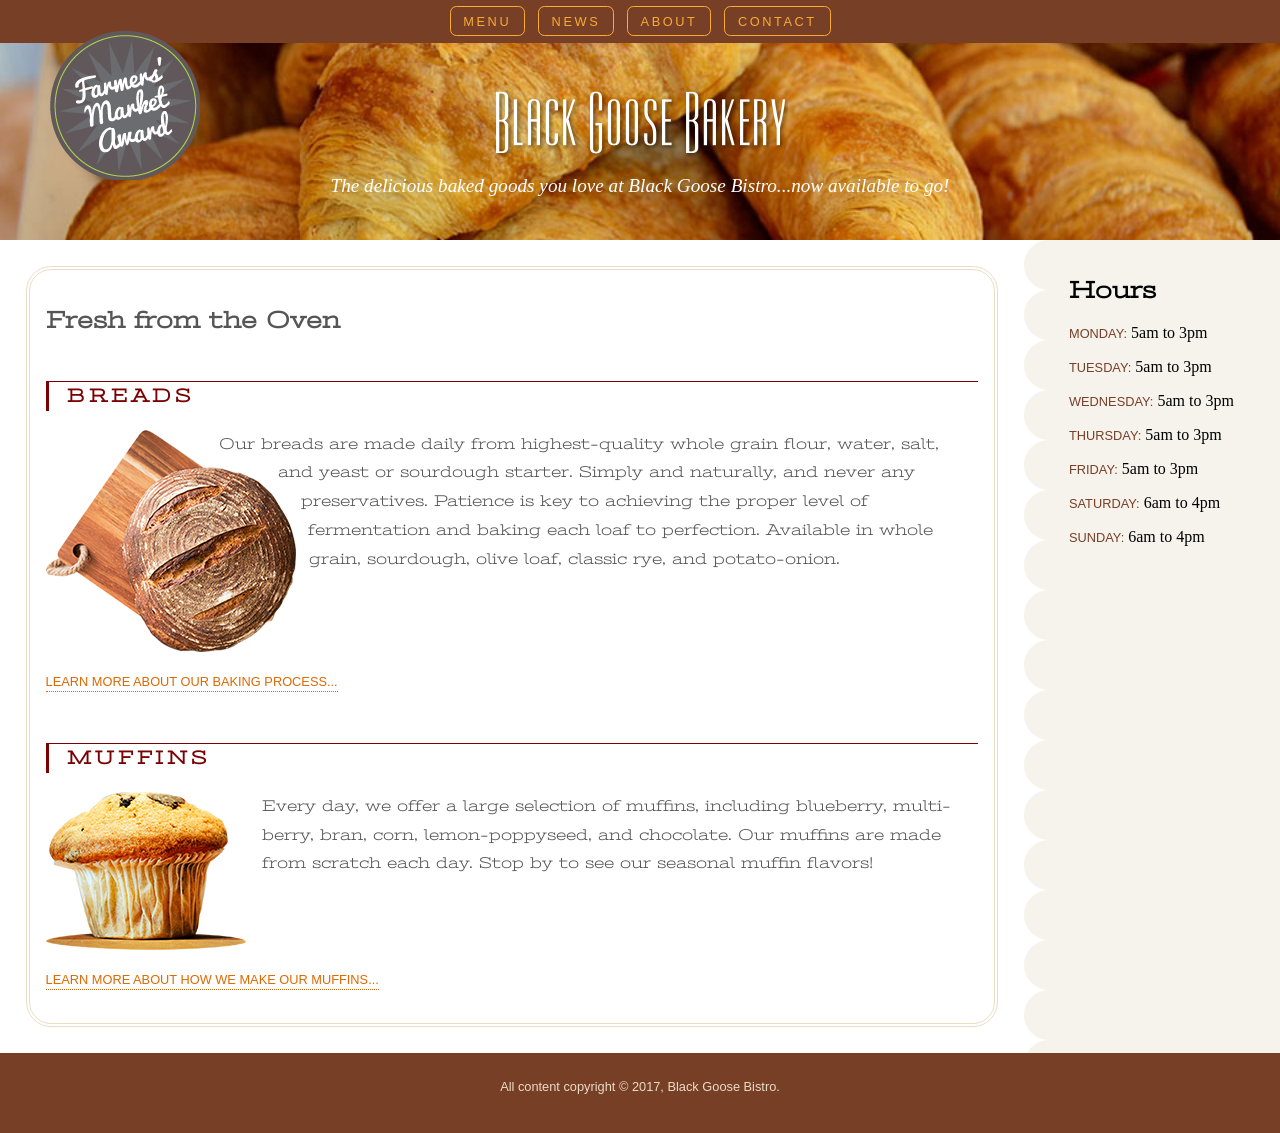
==== index.html @ f7d925d0 "Rename bakery.html to index.html" ====
<!doctype html>
<html>
<head>
<meta charset="UTF-8">
<title>Black Goose Bakery</title>
<meta name="viewport" content="width=device-width, initial-scale=1">
<link href="https://fonts.googleapis.com/css?family=Stint+Ultra+Expanded" rel="stylesheet">
<style>
@import url(bakery-styles.css);
</style>
</head>

<body>
<div id="container">
<header>
  <nav>
    <ul>
      <li><a href="">Menu</a></li>
      <li><a href="">News</a></li>
      <li><a href="">About</a></li>
      <li><a href="">Contact</a></li>
    </ul>
  </nav>  
  <h1><img src="images/bgb_logo.png" alt="Black Goose Bakery"></h1>
  <p>The delicious baked goods you love at Black Goose Bistro...now available to go!</p>
</header>

<main>
  <h2>Fresh from the Oven</h2>
  <h3>Breads</h3>
  <p><img src="images/bread.png" alt="round loaf of bread on cutting board"> Our breads are made daily from highest-quality whole grain flour, water, salt, and yeast or sourdough starter. Simply and naturally, and never any preservatives. Patience is key to achieving the proper level of fermentation and baking each loaf to perfection. Available in whole grain, sourdough, olive loaf, classic rye, and potato-onion.</p>
  <p class="more"><a href="">Learn more about our baking process...</a></p>

  <h3>Muffins</h3>
  <p><img src="images/muffin.png" alt="one chocolate chip muffin"> Every day, we offer a large selection of muffins, including blueberry, multi-berry, bran, corn, lemon-poppyseed, and chocolate. Our muffins are made from scratch each day. Stop by to see our seasonal muffin flavors!</p>
  <p class="more"><a href="">Learn more about how we make our muffins...</a></p>
</main>

<aside>
  <h2>Hours</h2>
  <p><span class="day">Monday:</span> 5am to 3pm</p>
  <p><span class="day">Tuesday:</span> 5am to 3pm</p>
  <p><span class="day">Wednesday:</span> 5am to 3pm</p>
  <p><span class="day">Thursday:</span> 5am to 3pm</p>
  <p><span class="day">Friday:</span> 5am to 3pm</p>
  <p><span class="day">Saturday:</span> 6am to 4pm</p>
  <p><span class="day">Sunday:</span> 6am to 4pm</p>
</aside>

<footer>
<p>All content copyright &copy; 2017, Black Goose Bistro.</p>
  <div id="award"> 
    <img src="images/award.png" alt="Farmers' Market Award"> 
  </div> 
</footer>

</div> <!-- end #container div -->

</body>
</html>
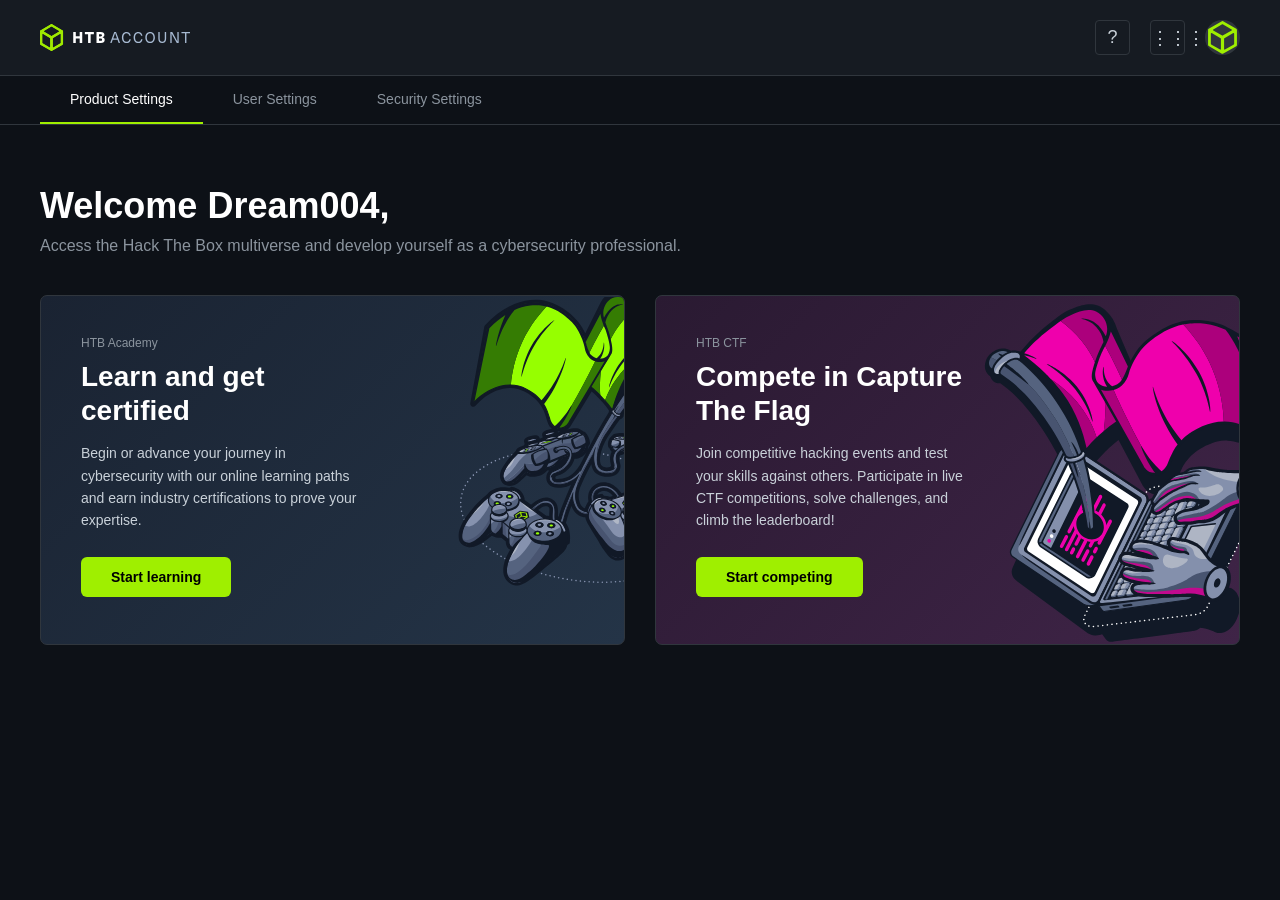
==== commit 579c01da: "Add files via upload" ====
--- a/index.html
+++ b/index.html
@@ -1,60 +1,78 @@
-<!doctype html>
-<html>
-<head>
-<meta charset="UTF-8">
-<title>Black Goose Bakery</title>
-<meta name="viewport" content="width=device-width, initial-scale=1">
-<link href="https://fonts.googleapis.com/css?family=Stint+Ultra+Expanded" rel="stylesheet">
-<style>
-@import url(bakery-styles.css);
-</style>
-</head>
-
-<body>
-<div id="container">
-<header>
-  <nav>
-    <ul>
-      <li><a href="">Menu</a></li>
-      <li><a href="">News</a></li>
-      <li><a href="">About</a></li>
-      <li><a href="">Contact</a></li>
-    </ul>
-  </nav>  
-  <h1><img src="images/bgb_logo.png" alt="Black Goose Bakery"></h1>
-  <p>The delicious baked goods you love at Black Goose Bistro...now available to go!</p>
-</header>
-
-<main>
-  <h2>Fresh from the Oven</h2>
-  <h3>Breads</h3>
-  <p><img src="images/bread.png" alt="round loaf of bread on cutting board"> Our breads are made daily from highest-quality whole grain flour, water, salt, and yeast or sourdough starter. Simply and naturally, and never any preservatives. Patience is key to achieving the proper level of fermentation and baking each loaf to perfection. Available in whole grain, sourdough, olive loaf, classic rye, and potato-onion.</p>
-  <p class="more"><a href="">Learn more about our baking process...</a></p>
-
-  <h3>Muffins</h3>
-  <p><img src="images/muffin.png" alt="one chocolate chip muffin"> Every day, we offer a large selection of muffins, including blueberry, multi-berry, bran, corn, lemon-poppyseed, and chocolate. Our muffins are made from scratch each day. Stop by to see our seasonal muffin flavors!</p>
-  <p class="more"><a href="">Learn more about how we make our muffins...</a></p>
-</main>
-
-<aside>
-  <h2>Hours</h2>
-  <p><span class="day">Monday:</span> 5am to 3pm</p>
-  <p><span class="day">Tuesday:</span> 5am to 3pm</p>
-  <p><span class="day">Wednesday:</span> 5am to 3pm</p>
-  <p><span class="day">Thursday:</span> 5am to 3pm</p>
-  <p><span class="day">Friday:</span> 5am to 3pm</p>
-  <p><span class="day">Saturday:</span> 6am to 4pm</p>
-  <p><span class="day">Sunday:</span> 6am to 4pm</p>
-</aside>
-
-<footer>
-<p>All content copyright &copy; 2017, Black Goose Bistro.</p>
-  <div id="award"> 
-    <img src="images/award.png" alt="Farmers' Market Award"> 
-  </div> 
-</footer>
-
-</div> <!-- end #container div -->
-
-</body>
-</html>
+<!DOCTYPE html>
+<html lang="en">
+<head>
+    <meta charset="UTF-8">
+    <meta name="viewport" content="width=device-width, initial-scale=1.0">
+    <title>HTB Account - Welcome</title>
+    <link rel="stylesheet" href="css files/index.css">
+</head>
+<body>
+    <div class="container">
+        <!-- TOP NAVBAR -->
+        <header> 
+            <nav class="top-nav">
+                <div class="nav-left">
+                    <img src="images/htb-account.svg" alt="HTB Logo" class="nav-logo">
+                </div>
+                <div class="nav-right">
+                    <button class="nav-icon">?</button>
+                    <button class="nav-icon">⋮⋮⋮</button>
+                    <img src="images/htb logo.svg" alt="User" class="nav-user">
+                </div>
+            </nav>
+            
+
+            <!-- TABS -->
+            <div class="tabs">
+                <button class="tab active">Product Settings</button>
+                <button class="tab">User Settings</button>
+                <button class="tab">Security Settings</button>
+            </div>
+        </header>
+
+        <!-- MAIN CONTENT -->
+        <main class="main-container">
+            <div class="welcome-section">
+                <h1>Welcome Dream004,</h1>
+                <p>Access the Hack The Box multiverse and develop yourself as a cybersecurity professional.</p>
+            </div>
+
+            <!-- PRODUCT CARDS -->
+            <div class="product-cards">
+                <!-- HTB ACADEMY CARD -->
+                <div class="product-card academy-card">
+                    <div class="card-text">
+                        <p class="card-label">HTB Academy</p>
+                        <h2>Learn and get certified</h2>
+                        <p class="card-description">
+                            Begin or advance your journey in cybersecurity with our online learning paths
+                            and earn industry certifications to prove your expertise.
+                        </p>
+                        <a href="./html files/dashboard.html"><button class="btn-card">Start learning</button></a>
+                    </div>
+                    <div class="card-image">
+                        <img src="images/academy.svg" alt="Academy Character">
+                    </div>
+                </div>
+
+                <!-- HTB CTF CARD -->
+                <div class="product-card labs-card">
+                    <div class="card-text">
+                        <p class="card-label">HTB CTF</p>
+                        <h2>Compete in Capture The Flag</h2>
+                        <p class="card-description">
+                            Join competitive hacking events and test your skills against others.
+                            Participate in live CTF competitions, solve challenges, and climb the leaderboard!
+                        </p>
+                        <a href="./html files/ctf.html"><button class="btn-card">Start competing</button></a>
+                    </div>
+                    <div class="card-image">
+                        <img src="images/ctf.svg" alt="CTF Character">
+                    </div>
+                </div>
+            </div>
+        </main>
+    </div>
+</body>
+</html>
+
--- a/css files/index.css
+++ b/css files/index.css
@@ -0,0 +1,222 @@
+/* RESET */
+* {
+    margin: 0;
+    padding: 0;
+    box-sizing: border-box;
+}
+
+body {
+    font-family: 'Segoe UI', Tahoma, Geneva, Verdana, sans-serif;
+    background-color: #0d1117;
+    color: #c9d1d9;
+    min-height: 100vh;
+}
+
+/* TOP NAVBAR */
+.top-nav {
+    display: flex;
+    justify-content: space-between;
+    align-items: center;
+    padding: 20px 40px;
+    background-color: #161b22;
+    border-bottom: 1px solid #30363d;
+}
+
+.nav-left {
+    display: flex;
+    align-items: center;
+}
+
+.nav-logo {
+    width: 150px;
+    height: auto;
+}
+
+.nav-right {
+    display: flex;
+    align-items: center;
+    gap: 20px;
+}
+
+.nav-icon {
+    width: 35px;
+    height: 35px;
+    background-color: transparent;
+    border: 1px solid #30363d;
+    border-radius: 4px;
+    color: #c9d1d9;
+    cursor: pointer;
+    font-size: 18px;
+}
+
+.nav-icon:hover {
+    background-color: #21262d;
+}
+
+.nav-user {
+    width: 35px;
+    height: 35px;
+    background-color: #30363d;
+    border-radius: 50%;
+}
+
+/* TABS */
+.tabs {
+    display: flex;
+    padding: 0 40px;
+    background-color: #0d1117;
+    border-bottom: 1px solid #30363d;
+}
+
+.tab {
+    padding: 15px 30px;
+    background-color: transparent;
+    border: none;
+    color: #8b949e;
+    cursor: pointer;
+    font-size: 14px;
+    border-bottom: 2px solid transparent;
+}
+
+.tab.active {
+    color: #ffffff;
+    border-bottom: 2px solid #9fef00;
+}
+
+.tab:hover {
+    color: #c9d1d9;
+}
+
+/* MAIN CONTAINER */
+.main-container {
+    max-width: 1400px;
+    margin: 0 auto;
+    padding: 60px 40px;
+}
+
+/* WELCOME SECTION */
+.welcome-section {
+    margin-bottom: 40px;
+}
+
+.welcome-section h1 {
+    font-size: 36px;
+    color: #ffffff;
+    margin-bottom: 10px;
+}
+
+.welcome-section p {
+    font-size: 16px;
+    color: #8b949e;
+}
+
+/* PRODUCT CARDS */
+.product-cards {
+    display: flex;
+    gap: 30px;
+}
+
+.product-card {
+    flex: 1;
+    background-color: #161b22;
+    border-radius: 7px;
+    padding: 40px;
+    border: 1px solid #30363d;
+    position: relative;
+    overflow: hidden;
+    min-height: 350px;
+}
+
+/*  gradients  */
+.academy-card {
+    background: linear-gradient(135deg, #1a2332 0%, #243447 100%);
+}
+
+.labs-card {
+    background: linear-gradient(135deg, #2a1a32 0%, #3f2447 100%);
+}
+
+.card-text {
+    max-width: 55%;
+    position: relative;
+    z-index: 2;
+}
+
+.card-label {
+    font-size: 12px;
+    color: #8b949e;
+    margin-bottom: 10px;
+}
+
+.card-text h2 {
+    font-size: 28px;
+    color: #ffffff;
+    margin-bottom: 15px;
+    line-height: 1.2;
+}
+
+.card-description {
+    font-size: 14px;
+    color: #c9d1d9;
+    line-height: 1.6;
+    margin-bottom: 25px;
+}
+
+.card-image {
+    position: absolute;
+    top: 1px;
+    right: -49px;
+    width: 350px;
+    height: 350px;
+    z-index: 1;
+}
+
+.card-image img {
+    width: 100%;
+    height: 100%;
+    object-fit: contain;
+}
+
+.btn-card {
+    padding: 12px 30px;
+    background-color: #9fef00;
+    color: #000;
+    border: none;
+    border-radius: 6px;
+    cursor: pointer;
+    font-weight: bold;
+    font-size: 14px;
+}
+
+.btn-card:hover {
+    background-color: #8cd400;
+}
+
+/*  MEDIA QUERY FOR RESPONSIVE DESIGN */
+@media (max-width: 900px) {
+    .main-container {
+        padding: 40px 20px;
+    }
+
+    .product-cards {
+        flex-direction: column;
+    }
+
+    .product-card {
+        padding: 30px 20px;
+    }
+
+    .card-text {
+        max-width: 100%;
+    }
+
+    .card-image {
+        position: relative;
+        top: auto;
+        right: auto;
+        width: 220px;
+        height: 220px;
+        margin: 20px auto 0;
+    }
+}
+
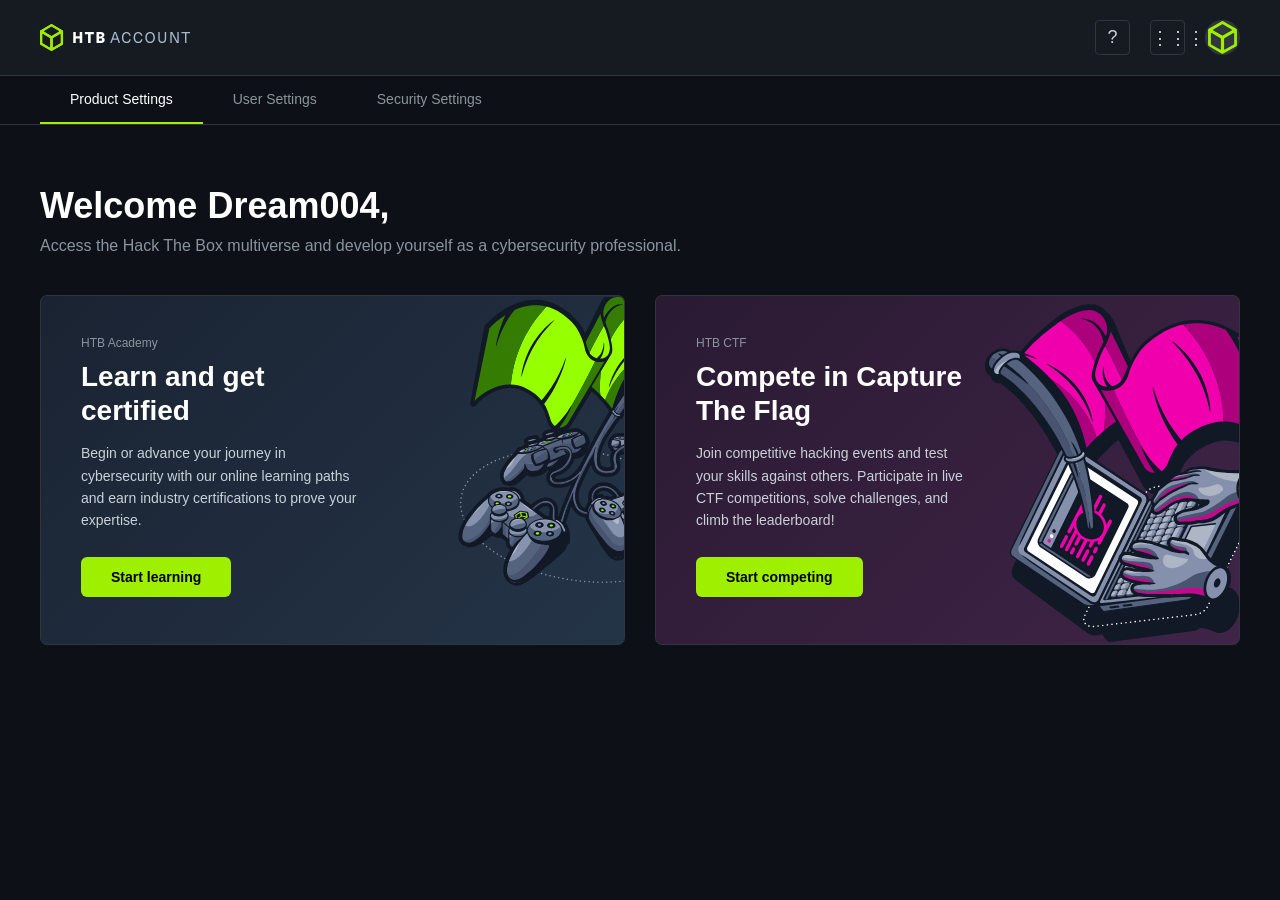
==== commit 2d8011bf: "Fix HTML formatting and structure" ====
--- a/index.html
+++ b/index.html
@@ -48,7 +48,7 @@
                             Begin or advance your journey in cybersecurity with our online learning paths
                             and earn industry certifications to prove your expertise.
                         </p>
-                        <a href="./html files/dashboard.html"><button class="btn-card">Start learning</button></a>
+                        <a href="html files/dashboard.html"><button class="btn-card">Start learning</button></a>
                     </div>
                     <div class="card-image">
                         <img src="images/academy.svg" alt="Academy Character">
@@ -64,7 +64,7 @@
                             Join competitive hacking events and test your skills against others.
                             Participate in live CTF competitions, solve challenges, and climb the leaderboard!
                         </p>
-                        <a href="./html files/ctf.html"><button class="btn-card">Start competing</button></a>
+                        <a href="html files/ctf.html"><button class="btn-card">Start competing</button></a>
                     </div>
                     <div class="card-image">
                         <img src="images/ctf.svg" alt="CTF Character">
@@ -76,3 +76,4 @@
 </body>
 </html>
 
+
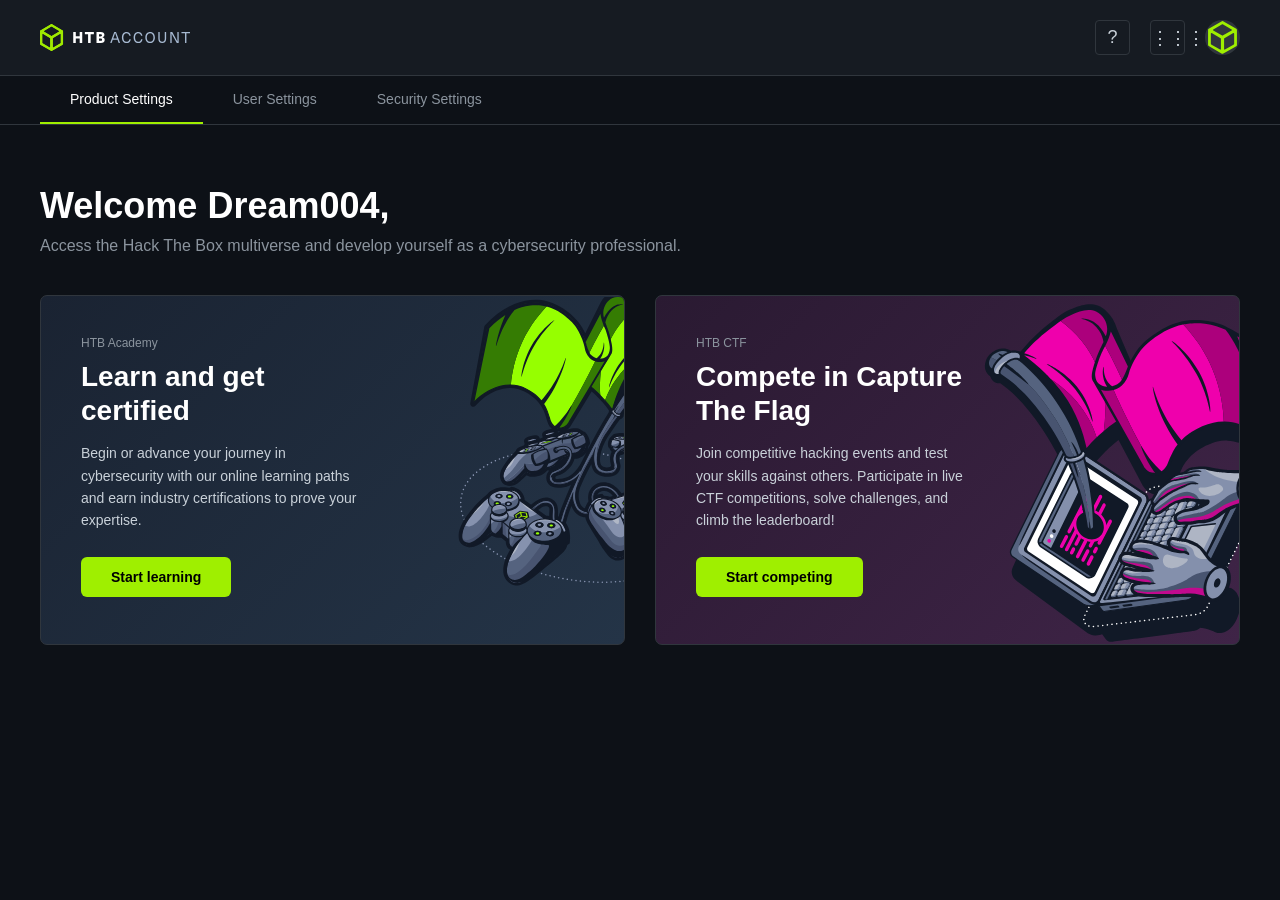
==== commit d98b5975: "updated" ====
--- a/index.html
+++ b/index.html
@@ -4,7 +4,7 @@
     <meta charset="UTF-8">
     <meta name="viewport" content="width=device-width, initial-scale=1.0">
     <title>HTB Account - Welcome</title>
-    <link rel="stylesheet" href="css files/index.css">
+    <link rel="stylesheet" href="css/index.css">
 </head>
 <body>
     <div class="container">
@@ -48,7 +48,7 @@
                             Begin or advance your journey in cybersecurity with our online learning paths
                             and earn industry certifications to prove your expertise.
                         </p>
-                        <a href="html files/dashboard.html"><button class="btn-card">Start learning</button></a>
+                        <a href="html/dashboard.html"><button class="btn-card">Start learning</button></a>
                     </div>
                     <div class="card-image">
                         <img src="images/academy.svg" alt="Academy Character">
@@ -64,7 +64,7 @@
                             Join competitive hacking events and test your skills against others.
                             Participate in live CTF competitions, solve challenges, and climb the leaderboard!
                         </p>
-                        <a href="html files/ctf.html"><button class="btn-card">Start competing</button></a>
+                        <a href="html/ctf.html"><button class="btn-card">Start competing</button></a>
                     </div>
                     <div class="card-image">
                         <img src="images/ctf.svg" alt="CTF Character">
--- a/css/index.css
+++ b/css/index.css
@@ -0,0 +1,222 @@
+/* RESET */
+* {
+    margin: 0;
+    padding: 0;
+    box-sizing: border-box;
+}
+
+body {
+    font-family: 'Segoe UI', Tahoma, Geneva, Verdana, sans-serif;
+    background-color: #0d1117;
+    color: #c9d1d9;
+    min-height: 100vh;
+}
+
+/* TOP NAVBAR */
+.top-nav {
+    display: flex;
+    justify-content: space-between;
+    align-items: center;
+    padding: 20px 40px;
+    background-color: #161b22;
+    border-bottom: 1px solid #30363d;
+}
+
+.nav-left {
+    display: flex;
+    align-items: center;
+}
+
+.nav-logo {
+    width: 150px;
+    height: auto;
+}
+
+.nav-right {
+    display: flex;
+    align-items: center;
+    gap: 20px;
+}
+
+.nav-icon {
+    width: 35px;
+    height: 35px;
+    background-color: transparent;
+    border: 1px solid #30363d;
+    border-radius: 4px;
+    color: #c9d1d9;
+    cursor: pointer;
+    font-size: 18px;
+}
+
+.nav-icon:hover {
+    background-color: #21262d;
+}
+
+.nav-user {
+    width: 35px;
+    height: 35px;
+    background-color: #30363d;
+    border-radius: 50%;
+}
+
+/* TABS */
+.tabs {
+    display: flex;
+    padding: 0 40px;
+    background-color: #0d1117;
+    border-bottom: 1px solid #30363d;
+}
+
+.tab {
+    padding: 15px 30px;
+    background-color: transparent;
+    border: none;
+    color: #8b949e;
+    cursor: pointer;
+    font-size: 14px;
+    border-bottom: 2px solid transparent;
+}
+
+.tab.active {
+    color: #ffffff;
+    border-bottom: 2px solid #9fef00;
+}
+
+.tab:hover {
+    color: #c9d1d9;
+}
+
+/* MAIN CONTAINER */
+.main-container {
+    max-width: 1400px;
+    margin: 0 auto;
+    padding: 60px 40px;
+}
+
+/* WELCOME SECTION */
+.welcome-section {
+    margin-bottom: 40px;
+}
+
+.welcome-section h1 {
+    font-size: 36px;
+    color: #ffffff;
+    margin-bottom: 10px;
+}
+
+.welcome-section p {
+    font-size: 16px;
+    color: #8b949e;
+}
+
+/* PRODUCT CARDS */
+.product-cards {
+    display: flex;
+    gap: 30px;
+}
+
+.product-card {
+    flex: 1;
+    background-color: #161b22;
+    border-radius: 7px;
+    padding: 40px;
+    border: 1px solid #30363d;
+    position: relative;
+    overflow: hidden;
+    min-height: 350px;
+}
+
+/*  gradients  */
+.academy-card {
+    background: linear-gradient(135deg, #1a2332 0%, #243447 100%);
+}
+
+.labs-card {
+    background: linear-gradient(135deg, #2a1a32 0%, #3f2447 100%);
+}
+
+.card-text {
+    max-width: 55%;
+    position: relative;
+    z-index: 2;
+}
+
+.card-label {
+    font-size: 12px;
+    color: #8b949e;
+    margin-bottom: 10px;
+}
+
+.card-text h2 {
+    font-size: 28px;
+    color: #ffffff;
+    margin-bottom: 15px;
+    line-height: 1.2;
+}
+
+.card-description {
+    font-size: 14px;
+    color: #c9d1d9;
+    line-height: 1.6;
+    margin-bottom: 25px;
+}
+
+.card-image {
+    position: absolute;
+    top: 1px;
+    right: -49px;
+    width: 350px;
+    height: 350px;
+    z-index: 1;
+}
+
+.card-image img {
+    width: 100%;
+    height: 100%;
+    object-fit: contain;
+}
+
+.btn-card {
+    padding: 12px 30px;
+    background-color: #9fef00;
+    color: #000;
+    border: none;
+    border-radius: 6px;
+    cursor: pointer;
+    font-weight: bold;
+    font-size: 14px;
+}
+
+.btn-card:hover {
+    background-color: #8cd400;
+}
+
+/*  MEDIA QUERY FOR RESPONSIVE DESIGN */
+@media (max-width: 900px) {
+    .main-container {
+        padding: 40px 20px;
+    }
+
+    .product-cards {
+        flex-direction: column;
+    }
+
+    .product-card {
+        padding: 30px 20px;
+    }
+
+    .card-text {
+        max-width: 100%;
+    }
+
+    .card-image {
+        position: relative;
+        top: auto;
+        right: auto;
+        width: 220px;
+        height: 220px;
+        margin: 20px auto 0;
+    }
+}
+
